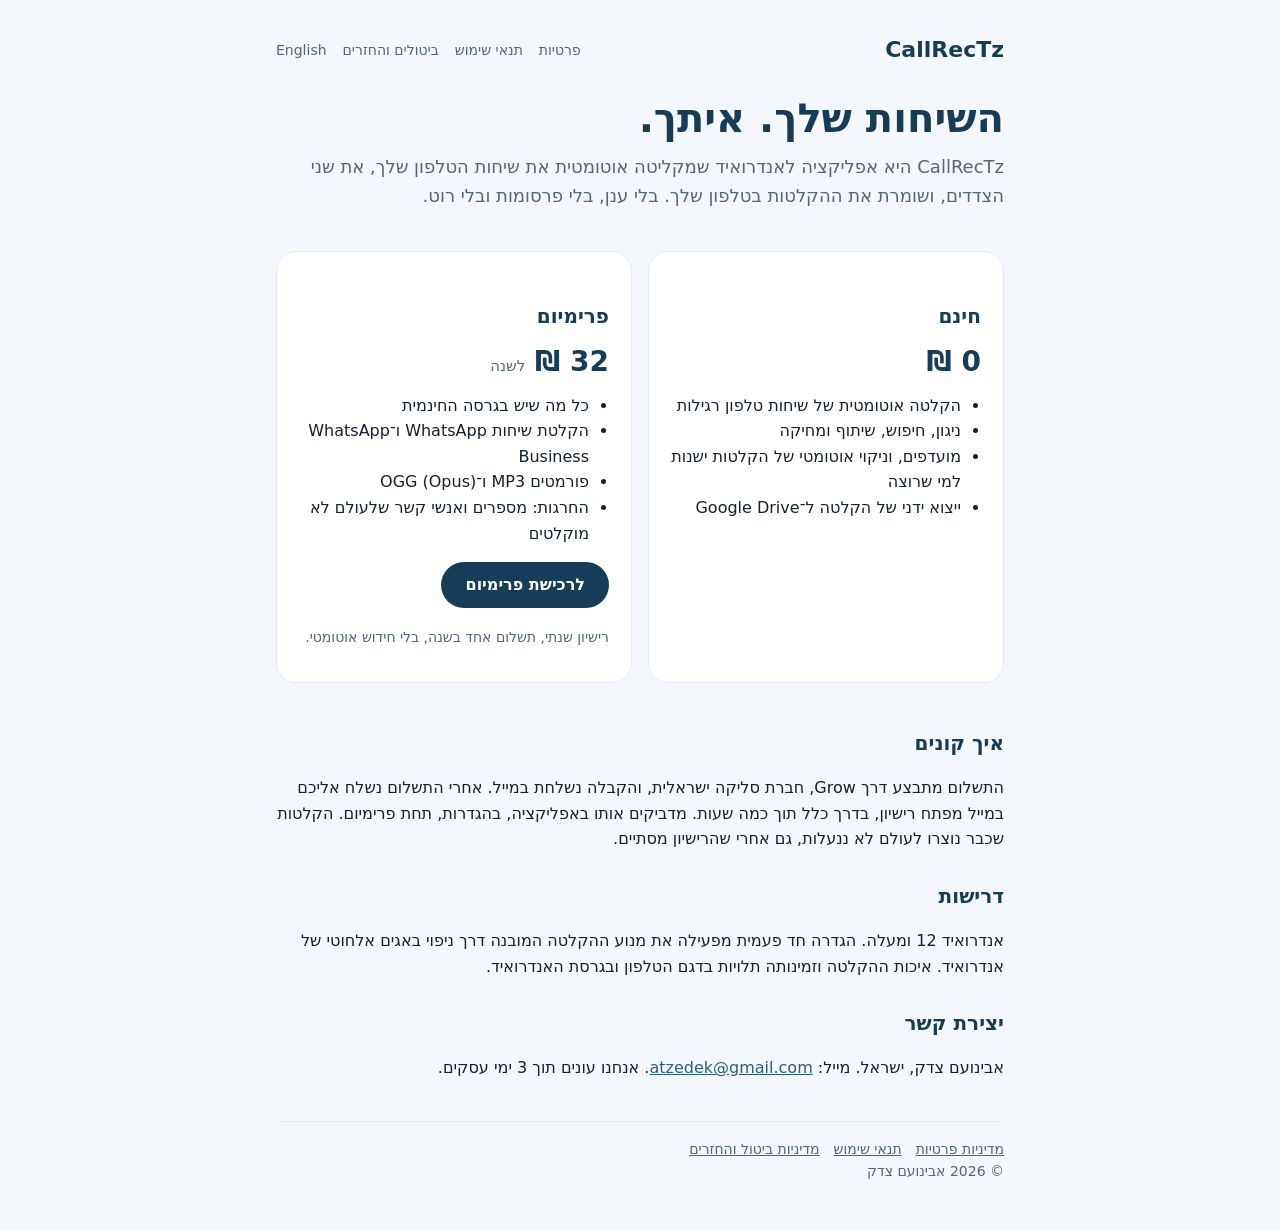
==== he.html @ e71935f6 "Hebrew home page" ====
<!doctype html>
<html lang="he" dir="rtl">
<head>
<meta charset="utf-8">
<meta name="viewport" content="width=device-width, initial-scale=1">
<title>CallRecTz</title>
<meta name="description" content="CallRecTz מקליטה אוטומטית את שיחות הטלפון שלך באנדרואיד. ההקלטות נשמרות בטלפון שלך.">
<link rel="stylesheet" href="style.css">
<link rel="alternate" hreflang="en" href="index.html">
</head>
<body>
<main>
<header>
  <a class="logo" href="he.html">CallRecTz</a>
  <nav><a href="privacy.html#he">פרטיות</a><a href="terms.html#he">תנאי שימוש</a><a href="refund.html#he">ביטולים והחזרים</a><a href="index.html" lang="en">English</a></nav>
</header>

<h1>השיחות שלך. איתך.</h1>
<p class="lead">CallRecTz היא אפליקציה לאנדרואיד שמקליטה אוטומטית את שיחות הטלפון שלך, את שני הצדדים, ושומרת את ההקלטות בטלפון שלך. בלי ענן, בלי פרסומות ובלי רוט.</p>

<div class="plans">
  <div class="card">
    <h2>חינם</h2>
    <div class="price">0 ₪</div>
    <ul>
      <li>הקלטה אוטומטית של שיחות טלפון רגילות</li>
      <li>ניגון, חיפוש, שיתוף ומחיקה</li>
      <li>מועדפים, וניקוי אוטומטי של הקלטות ישנות למי שרוצה</li>
      <li>ייצוא ידני של הקלטה ל־Google Drive</li>
    </ul>
  </div>
  <div class="card">
    <h2>פרימיום</h2>
    <div class="price">32 ₪ <small>לשנה</small></div>
    <ul>
      <li>כל מה שיש בגרסה החינמית</li>
      <li>הקלטת שיחות WhatsApp ו־WhatsApp Business</li>
      <li>פורמטים MP3 ו־OGG (Opus)</li>
      <li>החרגות: מספרים ואנשי קשר שלעולם לא מוקלטים</li>
    </ul>
    <!-- Same link as growCheckoutUrl in config.json and the button in index.html: change all together. -->
    <a class="button" href="https://pay.grow.link/NTc1Mzc~827784f8156c2520255666fa75b9aebc-NDE3MDc3Mw" target="_blank" rel="noopener">לרכישת פרימיום</a>
    <p class="muted">רישיון שנתי, תשלום אחד בשנה, בלי חידוש אוטומטי.</p>
  </div>
</div>

<h2>איך קונים</h2>
<p>התשלום מתבצע דרך Grow, חברת סליקה ישראלית, והקבלה נשלחת במייל. אחרי התשלום נשלח אליכם במייל מפתח רישיון, בדרך כלל תוך כמה שעות. מדביקים אותו באפליקציה, בהגדרות, תחת פרימיום. הקלטות שכבר נוצרו לעולם לא ננעלות, גם אחרי שהרישיון מסתיים.</p>

<h2>דרישות</h2>
<p>אנדרואיד 12 ומעלה. הגדרה חד פעמית מפעילה את מנוע ההקלטה המובנה דרך ניפוי באגים אלחוטי של אנדרואיד. איכות ההקלטה וזמינותה תלויות בדגם הטלפון ובגרסת האנדרואיד.</p>

<h2>יצירת קשר</h2>
<p>אבינועם צדק, ישראל. מייל: <a href="mailto:atzedek@gmail.com">atzedek@gmail.com</a>. אנחנו עונים תוך 3 ימי עסקים.</p>

<footer>
  <a href="privacy.html#he">מדיניות פרטיות</a><a href="terms.html#he">תנאי שימוש</a><a href="refund.html#he">מדיניות ביטול והחזרים</a>
  <div>© 2026 אבינועם צדק</div>
</footer>
</main>
</body>
</html>
---- style.css ----
:root {
  --brand: #173C57; --brand-light: #285F83; --bg: #F4F7FB; --card: #FFFFFF;
  --text: #13212E; --muted: #526579; --line: #E5EDF3; --ok: #17694F;
}
@media (prefers-color-scheme: dark) {
  :root { --brand: #9CC7E6; --brand-light: #7FB2D6; --bg: #0E1820; --card: #15232F; --text: #E6EEF5; --muted: #A3B4C4; --line: #22384A; --ok: #6FD0A8; }
}
* { box-sizing: border-box; }
body { margin: 0; background: var(--bg); color: var(--text); font: 16px/1.6 system-ui, -apple-system, "Segoe UI", Roboto, Arial, sans-serif; }
main { max-width: 760px; margin: 0 auto; padding: 32px 16px 48px; }
header { display: flex; align-items: center; justify-content: space-between; gap: 12px; flex-wrap: wrap; margin-bottom: 28px; }
.logo { font-weight: 800; font-size: 22px; color: var(--brand); text-decoration: none; }
nav a { color: var(--muted); text-decoration: none; margin-inline-start: 16px; font-size: 14px; }
nav a:hover, a:hover { text-decoration: underline; }
h1 { font-size: clamp(28px, 6vw, 40px); line-height: 1.15; margin: 0 0 12px; color: var(--brand); }
h2 { font-size: 20px; color: var(--brand); margin: 28px 0 8px; }
p, li { color: var(--text); }
.lead { font-size: 18px; color: var(--muted); margin: 0 0 24px; }
.card { background: var(--card); border: 1px solid var(--line); border-radius: 20px; padding: 20px 22px; margin: 16px 0; }
.plans { display: grid; grid-template-columns: repeat(auto-fit, minmax(240px, 1fr)); gap: 16px; }
.price { font-size: 28px; font-weight: 800; color: var(--brand); margin: 4px 0 8px; }
.price small { font-size: 15px; font-weight: 500; color: var(--muted); }
ul { padding-inline-start: 20px; margin: 8px 0; }
a { color: var(--brand-light); }
.muted { color: var(--muted); font-size: 14px; }
.button { display: inline-block; margin: 8px 0 4px; padding: 10px 24px; border-radius: 999px; background: var(--brand); color: var(--card); font-weight: 700; text-decoration: none; }
.button:hover { text-decoration: none; opacity: .9; }
.he { direction: rtl; text-align: right; border-top: 1px solid var(--line); margin-top: 40px; padding-top: 8px; }
footer { border-top: 1px solid var(--line); margin-top: 40px; padding-top: 16px; color: var(--muted); font-size: 14px; }
footer a { color: var(--muted); margin-inline-end: 14px; }
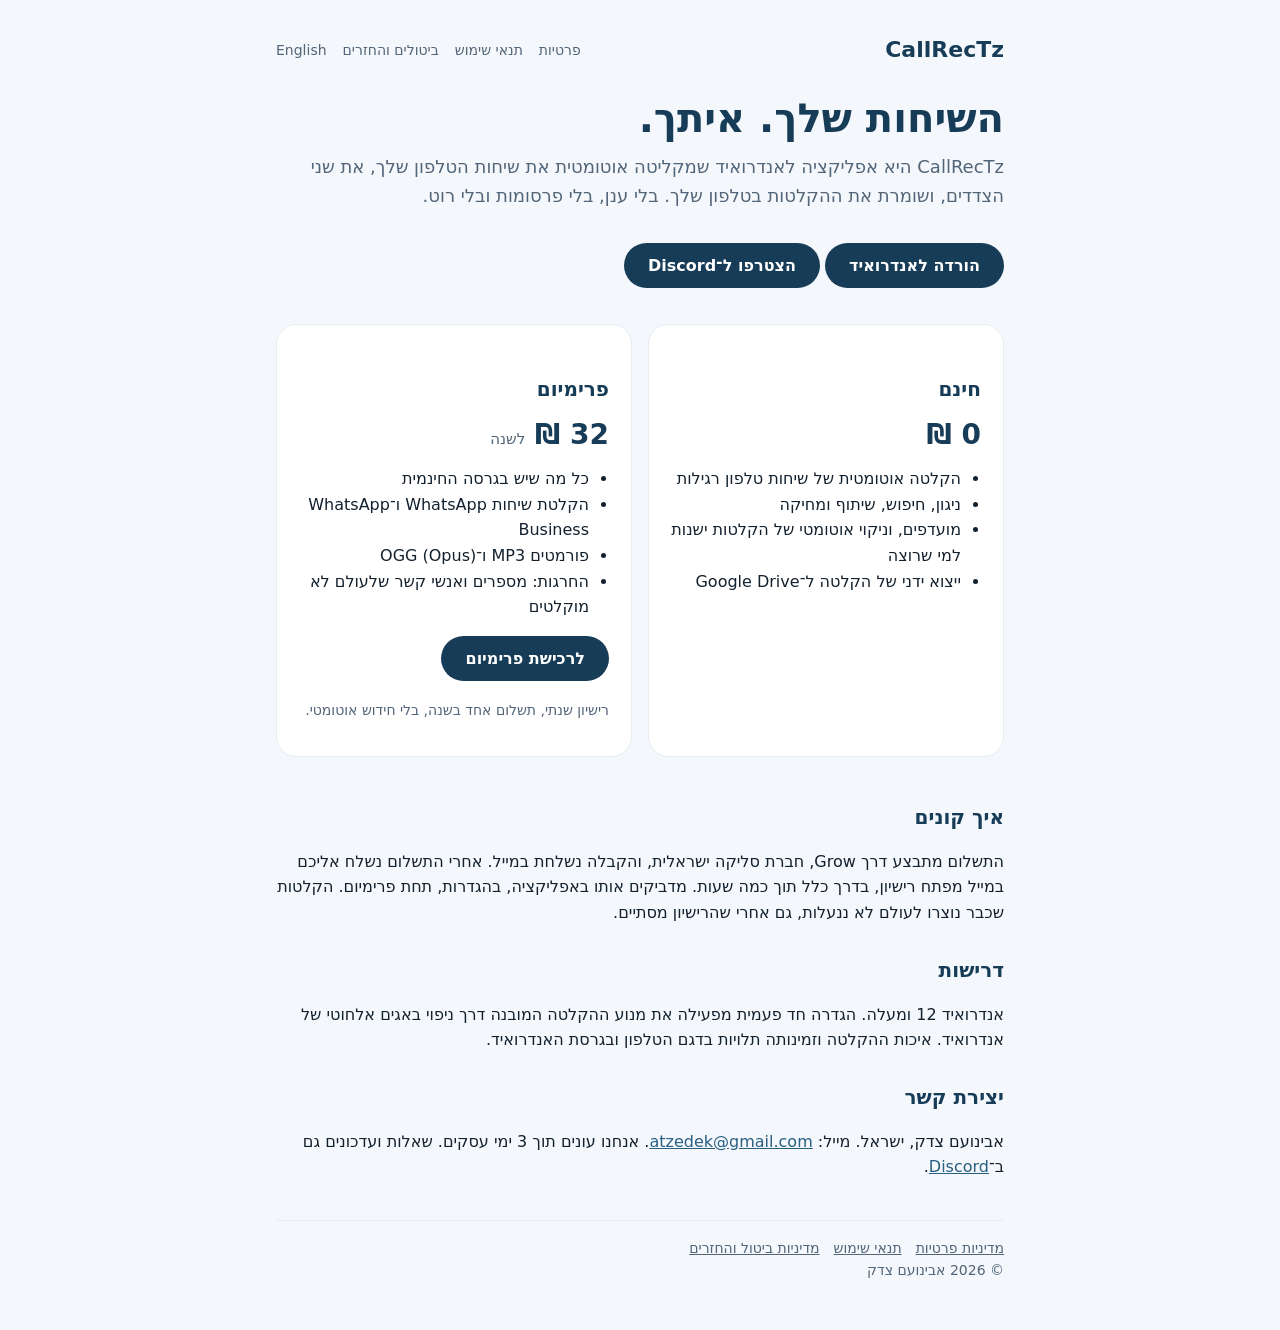
==== commit 08673be2: "Add download button and Discord link Co-Authored-By: Claude Opus 5.5 <noreply@anthropic.com>" ====
--- a/he.html
+++ b/he.html
@@ -17,6 +17,7 @@
 
 <h1>השיחות שלך. איתך.</h1>
 <p class="lead">CallRecTz היא אפליקציה לאנדרואיד שמקליטה אוטומטית את שיחות הטלפון שלך, את שני הצדדים, ושומרת את ההקלטות בטלפון שלך. בלי ענן, בלי פרסומות ובלי רוט.</p>
+<p><a class="button" href="https://github.com/atzedek/callrectz/releases/latest/download/CallRecTz.apk">הורדה לאנדרואיד</a> <a class="button" href="https://discord.gg/RhFStvzkUc" target="_blank" rel="noopener">הצטרפו ל־Discord</a></p>
 
 <div class="plans">
   <div class="card">
@@ -51,7 +52,7 @@
 <p>אנדרואיד 12 ומעלה. הגדרה חד פעמית מפעילה את מנוע ההקלטה המובנה דרך ניפוי באגים אלחוטי של אנדרואיד. איכות ההקלטה וזמינותה תלויות בדגם הטלפון ובגרסת האנדרואיד.</p>
 
 <h2>יצירת קשר</h2>
-<p>אבינועם צדק, ישראל. מייל: <a href="mailto:atzedek@gmail.com">atzedek@gmail.com</a>. אנחנו עונים תוך 3 ימי עסקים.</p>
+<p>אבינועם צדק, ישראל. מייל: <a href="mailto:atzedek@gmail.com">atzedek@gmail.com</a>. אנחנו עונים תוך 3 ימי עסקים. שאלות ועדכונים גם ב־<a href="https://discord.gg/RhFStvzkUc" target="_blank" rel="noopener">Discord</a>.</p>
 
 <footer>
   <a href="privacy.html#he">מדיניות פרטיות</a><a href="terms.html#he">תנאי שימוש</a><a href="refund.html#he">מדיניות ביטול והחזרים</a>
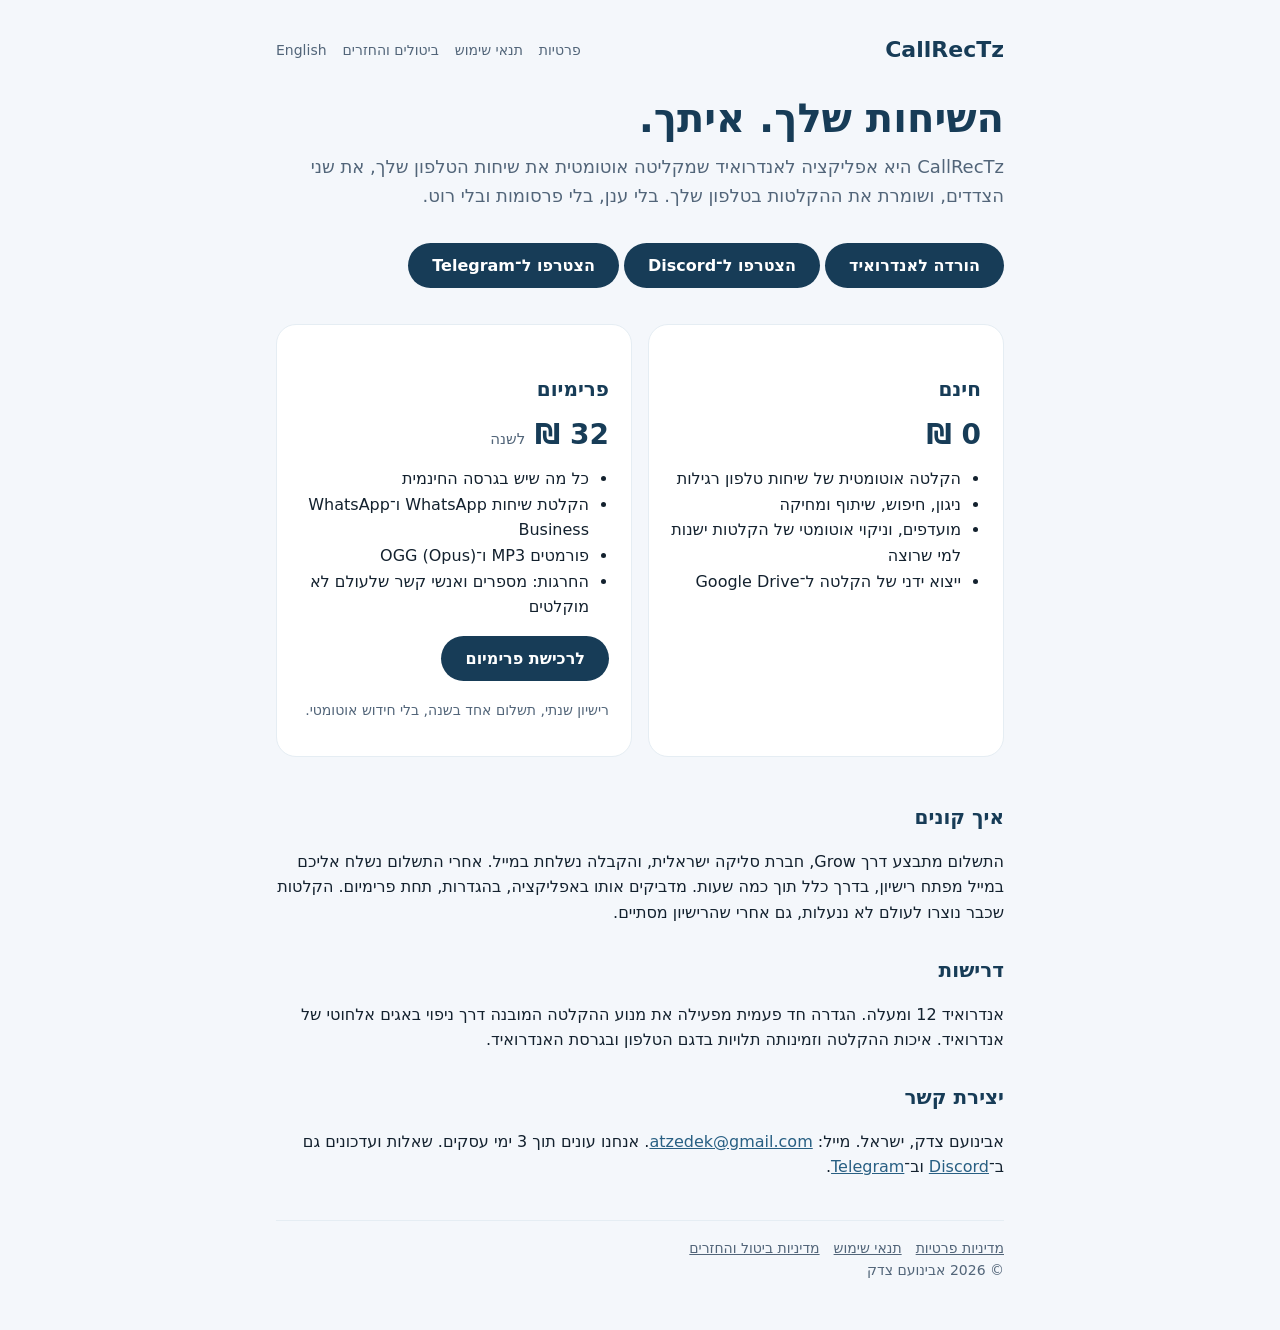
==== commit 7e8981d0: "Add Telegram group link Co-Authored-By: Claude Opus 5.5 <noreply@anthropic.com>" ====
--- a/he.html
+++ b/he.html
@@ -17,7 +17,7 @@
 
 <h1>השיחות שלך. איתך.</h1>
 <p class="lead">CallRecTz היא אפליקציה לאנדרואיד שמקליטה אוטומטית את שיחות הטלפון שלך, את שני הצדדים, ושומרת את ההקלטות בטלפון שלך. בלי ענן, בלי פרסומות ובלי רוט.</p>
-<p><a class="button" href="https://github.com/atzedek/callrectz/releases/latest/download/CallRecTz.apk">הורדה לאנדרואיד</a> <a class="button" href="https://discord.gg/RhFStvzkUc" target="_blank" rel="noopener">הצטרפו ל־Discord</a></p>
+<p><a class="button" href="https://github.com/atzedek/callrectz/releases/latest/download/CallRecTz.apk">הורדה לאנדרואיד</a> <a class="button" href="https://discord.gg/RhFStvzkUc" target="_blank" rel="noopener">הצטרפו ל־Discord</a> <a class="button" href="https://t.me/callrectz" target="_blank" rel="noopener">הצטרפו ל־Telegram</a></p>
 
 <div class="plans">
   <div class="card">
@@ -52,7 +52,7 @@
 <p>אנדרואיד 12 ומעלה. הגדרה חד פעמית מפעילה את מנוע ההקלטה המובנה דרך ניפוי באגים אלחוטי של אנדרואיד. איכות ההקלטה וזמינותה תלויות בדגם הטלפון ובגרסת האנדרואיד.</p>
 
 <h2>יצירת קשר</h2>
-<p>אבינועם צדק, ישראל. מייל: <a href="mailto:atzedek@gmail.com">atzedek@gmail.com</a>. אנחנו עונים תוך 3 ימי עסקים. שאלות ועדכונים גם ב־<a href="https://discord.gg/RhFStvzkUc" target="_blank" rel="noopener">Discord</a>.</p>
+<p>אבינועם צדק, ישראל. מייל: <a href="mailto:atzedek@gmail.com">atzedek@gmail.com</a>. אנחנו עונים תוך 3 ימי עסקים. שאלות ועדכונים גם ב־<a href="https://discord.gg/RhFStvzkUc" target="_blank" rel="noopener">Discord</a> וב־<a href="https://t.me/callrectz" target="_blank" rel="noopener">Telegram</a>.</p>
 
 <footer>
   <a href="privacy.html#he">מדיניות פרטיות</a><a href="terms.html#he">תנאי שימוש</a><a href="refund.html#he">מדיניות ביטול והחזרים</a>
